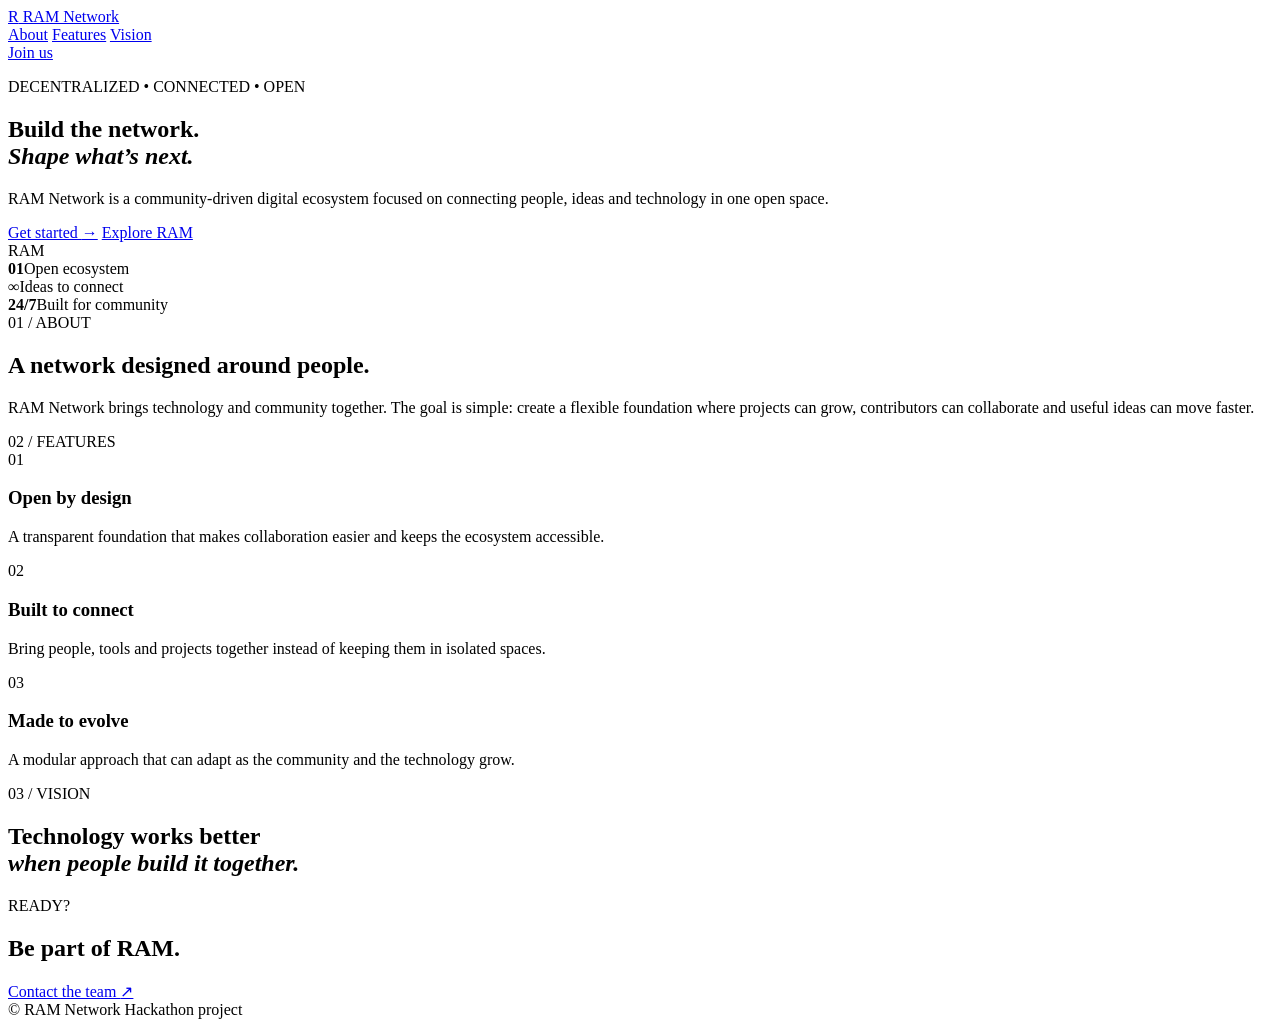
==== index.html @ 9f65623a "Add RAM Network landing page" ====
<!doctype html>
<html lang="en">
<head>
  <meta charset="UTF-8">
  <meta name="viewport" content="width=device-width, initial-scale=1.0">
  <meta name="description" content="RAM Network — a next-generation network built for people, projects and digital communities.">
  <title>RAM Network</title>
  <link rel="stylesheet" href="style.css">
</head>
<body>
  <header class="nav">
    <a class="brand" href="#top"><span>R</span> RAM Network</a>
    <nav>
      <a href="#about">About</a>
      <a href="#features">Features</a>
      <a href="#vision">Vision</a>
    </nav>
    <a class="nav-cta" href="#join">Join us</a>
  </header>

  <main id="top">
    <section class="hero">
      <div class="hero-glow"></div>
      <div class="hero-copy">
        <p class="eyebrow">DECENTRALIZED • CONNECTED • OPEN</p>
        <h1>Build the network.<br><em>Shape what’s next.</em></h1>
        <p class="lead">RAM Network is a community-driven digital ecosystem focused on connecting people, ideas and technology in one open space.</p>
        <div class="actions">
          <a class="button primary" href="#join">Get started <span>→</span></a>
          <a class="button secondary" href="#about">Explore RAM</a>
        </div>
      </div>
      <div class="orb" aria-hidden="true">
        <div class="orb-ring ring-1"></div>
        <div class="orb-ring ring-2"></div>
        <div class="orb-core">RAM</div>
      </div>
    </section>

    <section class="stats">
      <div><strong>01</strong><span>Open ecosystem</span></div>
      <div><strong>∞</strong><span>Ideas to connect</span></div>
      <div><strong>24/7</strong><span>Built for community</span></div>
    </section>

    <section class="section" id="about">
      <div class="section-label">01 / ABOUT</div>
      <div>
        <h2>A network designed around <span>people.</span></h2>
        <p class="section-text">RAM Network brings technology and community together. The goal is simple: create a flexible foundation where projects can grow, contributors can collaborate and useful ideas can move faster.</p>
      </div>
    </section>

    <section class="section features-section" id="features">
      <div class="section-label">02 / FEATURES</div>
      <div class="feature-grid">
        <article class="card"><span class="number">01</span><h3>Open by design</h3><p>A transparent foundation that makes collaboration easier and keeps the ecosystem accessible.</p></article>
        <article class="card"><span class="number">02</span><h3>Built to connect</h3><p>Bring people, tools and projects together instead of keeping them in isolated spaces.</p></article>
        <article class="card"><span class="number">03</span><h3>Made to evolve</h3><p>A modular approach that can adapt as the community and the technology grow.</p></article>
      </div>
    </section>

    <section class="vision" id="vision">
      <p class="eyebrow">03 / VISION</p>
      <h2>Technology works better<br><em>when people build it together.</em></h2>
    </section>

    <section class="join" id="join">
      <div>
        <p class="eyebrow">READY?</p>
        <h2>Be part of RAM.</h2>
      </div>
      <a class="button primary" href="mailto:hello@ram.network">Contact the team <span>↗</span></a>
    </section>
  </main>

  <footer>
    <span>© <span id="year"></span> RAM Network</span>
    <span>Hackathon project</span>
  </footer>
  <script src="script.js"></script>
</body>
</html>
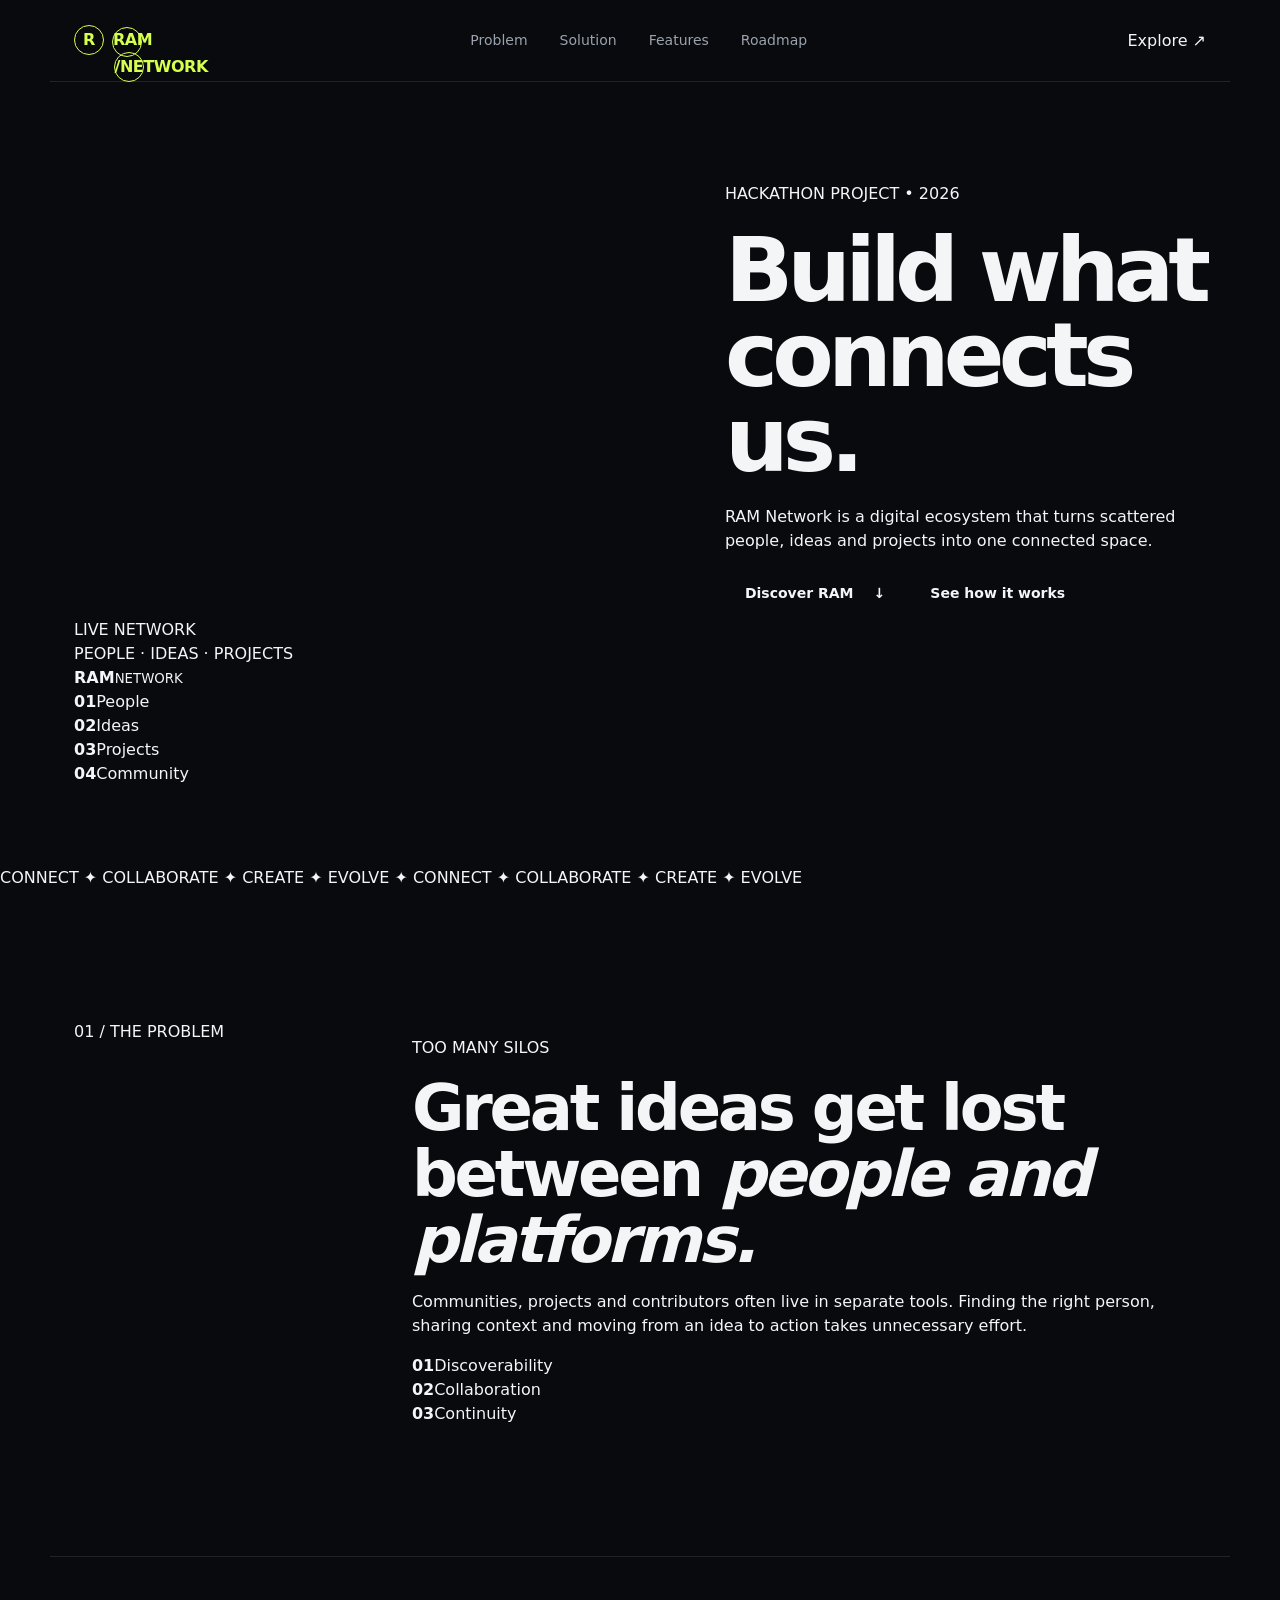
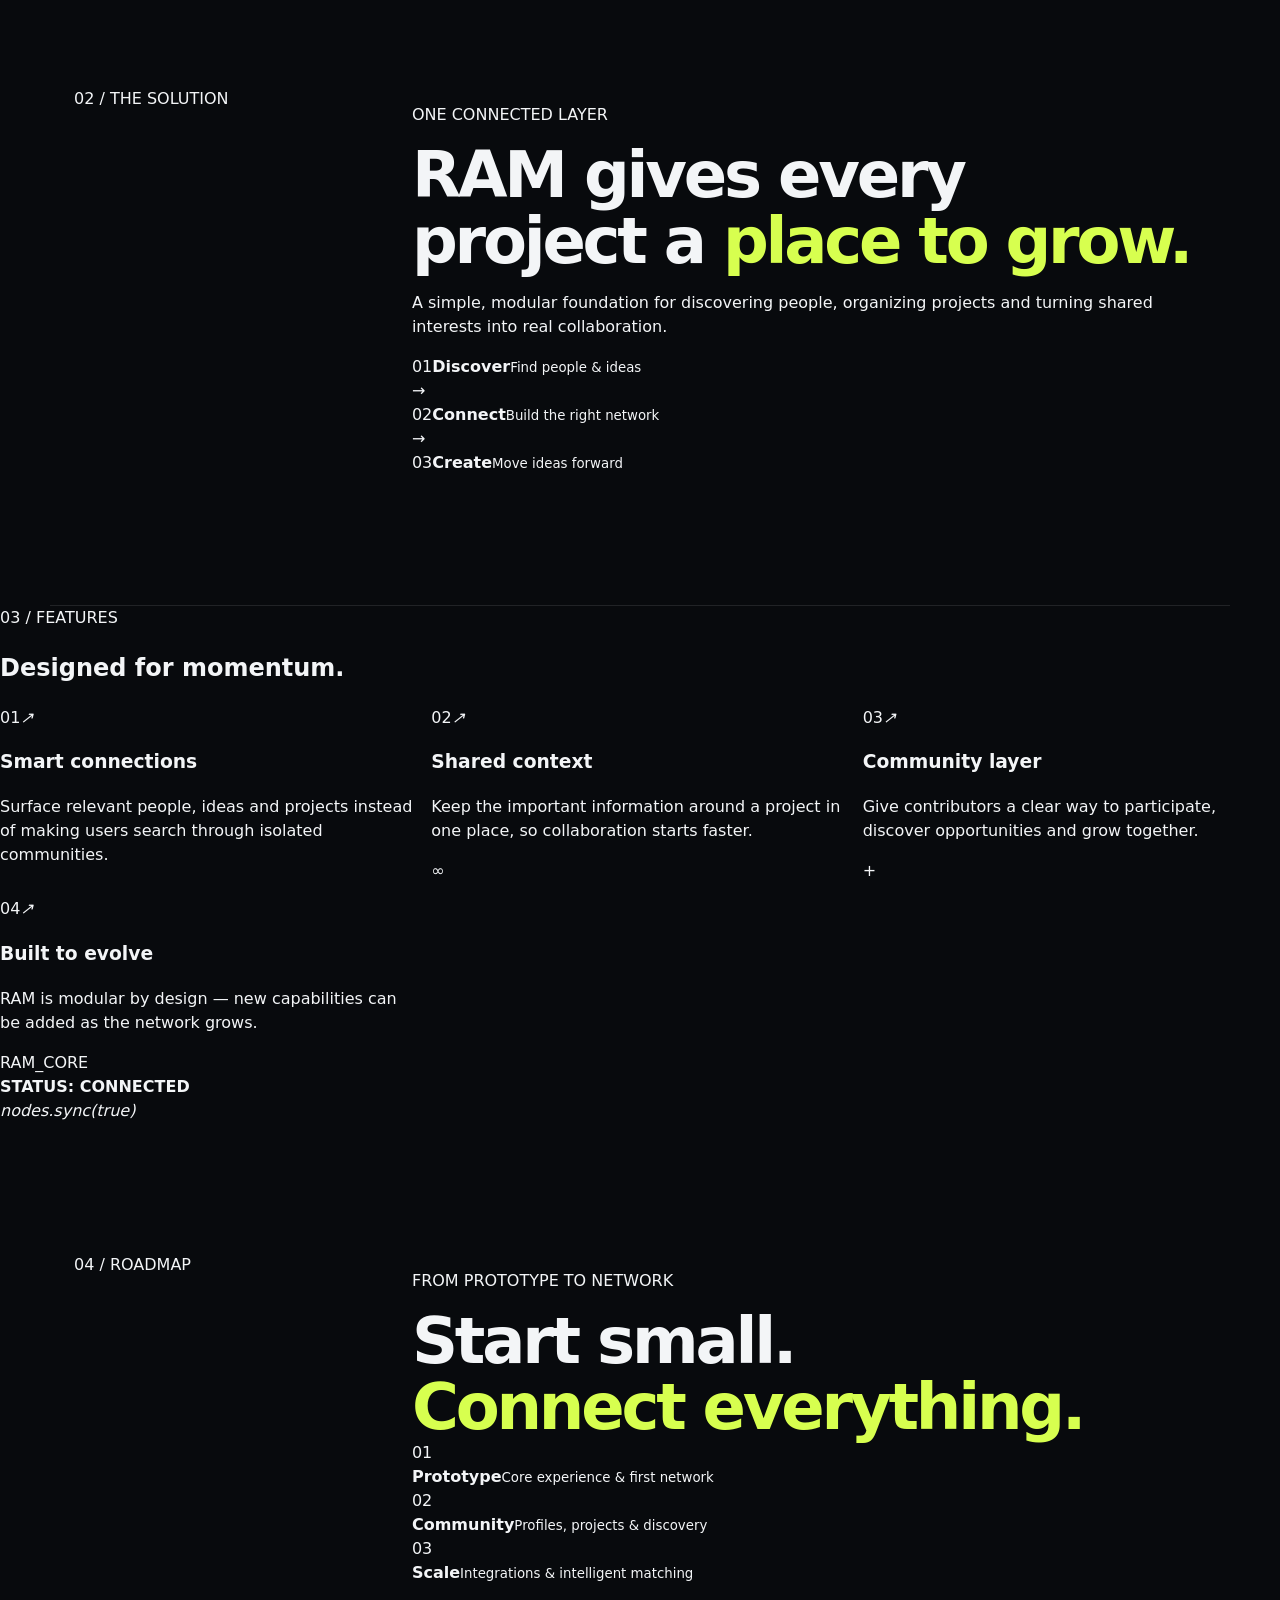
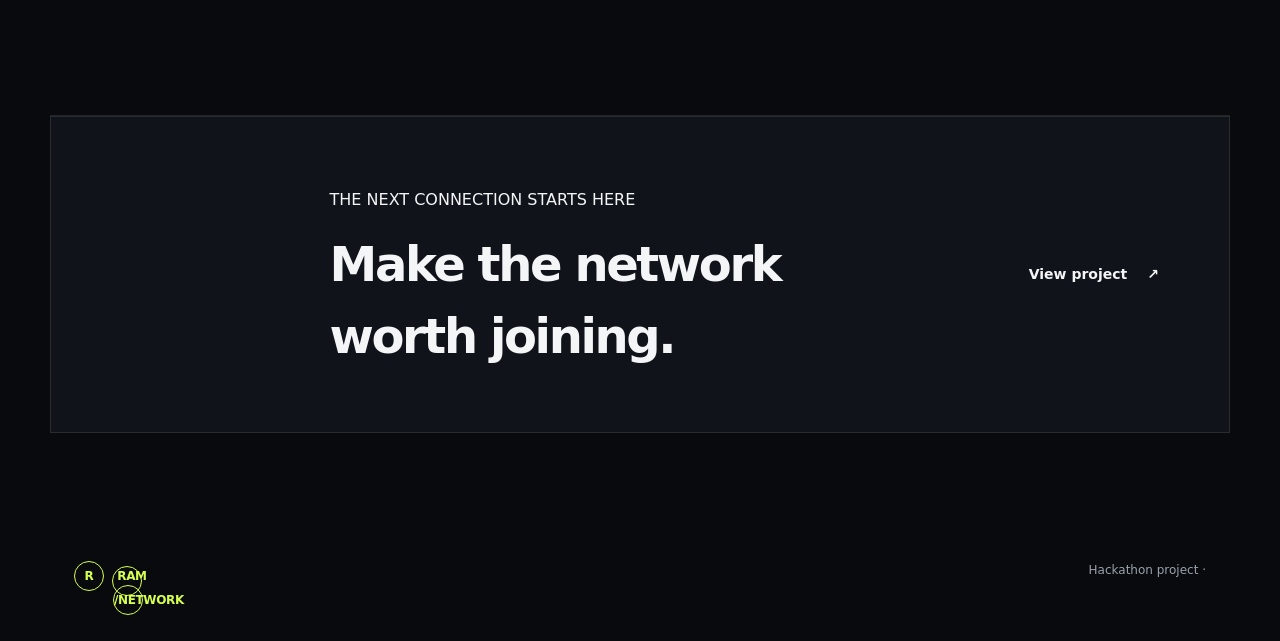
==== commit b0788f29: "Redesign hackathon landing page" ====
--- a/index.html
+++ b/index.html
@@ -3,80 +3,122 @@
 <head>
   <meta charset="UTF-8">
   <meta name="viewport" content="width=device-width, initial-scale=1.0">
-  <meta name="description" content="RAM Network — a next-generation network built for people, projects and digital communities.">
-  <title>RAM Network</title>
+  <meta name="description" content="RAM Network — a connected digital ecosystem for people, ideas and projects.">
+  <meta name="theme-color" content="#070909">
+  <title>RAM Network — Build what connects us</title>
   <link rel="stylesheet" href="style.css">
 </head>
 <body>
+  <div class="noise" aria-hidden="true"></div>
   <header class="nav">
-    <a class="brand" href="#top"><span>R</span> RAM Network</a>
+    <a class="brand" href="#top"><span class="brand-mark">R</span><span>RAM<span class="brand-dim">/NETWORK</span></span></a>
     <nav>
-      <a href="#about">About</a>
+      <a href="#problem">Problem</a>
+      <a href="#solution">Solution</a>
       <a href="#features">Features</a>
-      <a href="#vision">Vision</a>
+      <a href="#roadmap">Roadmap</a>
     </nav>
-    <a class="nav-cta" href="#join">Join us</a>
+    <a class="nav-button" href="#join">Explore <span>↗</span></a>
   </header>
 
   <main id="top">
     <section class="hero">
-      <div class="hero-glow"></div>
+      <div class="hero-grid"></div>
       <div class="hero-copy">
-        <p class="eyebrow">DECENTRALIZED • CONNECTED • OPEN</p>
-        <h1>Build the network.<br><em>Shape what’s next.</em></h1>
-        <p class="lead">RAM Network is a community-driven digital ecosystem focused on connecting people, ideas and technology in one open space.</p>
-        <div class="actions">
-          <a class="button primary" href="#join">Get started <span>→</span></a>
-          <a class="button secondary" href="#about">Explore RAM</a>
+        <div class="status"><i></i> HACKATHON PROJECT <span>•</span> 2026</div>
+        <h1>Build what<br><span>connects us.</span></h1>
+        <p class="hero-text">RAM Network is a digital ecosystem that turns scattered people, ideas and projects into one connected space.</p>
+        <div class="hero-actions">
+          <a class="button button-primary" href="#solution">Discover RAM <span>↓</span></a>
+          <a class="button button-ghost" href="#features">See how it works</a>
         </div>
       </div>
-      <div class="orb" aria-hidden="true">
-        <div class="orb-ring ring-1"></div>
-        <div class="orb-ring ring-2"></div>
-        <div class="orb-core">RAM</div>
+
+      <div class="network">
+        <div class="network-label label-top">LIVE NETWORK</div>
+        <div class="network-label label-bottom">PEOPLE · IDEAS · PROJECTS</div>
+        <div class="network-core"><strong>RAM</strong><small>NETWORK</small></div>
+        <div class="node node-a"><b>01</b><span>People</span></div>
+        <div class="node node-b"><b>02</b><span>Ideas</span></div>
+        <div class="node node-c"><b>03</b><span>Projects</span></div>
+        <div class="node node-d"><b>04</b><span>Community</span></div>
+        <span class="line line-a"></span><span class="line line-b"></span><span class="line line-c"></span><span class="line line-d"></span>
       </div>
     </section>
 
-    <section class="stats">
-      <div><strong>01</strong><span>Open ecosystem</span></div>
-      <div><strong>∞</strong><span>Ideas to connect</span></div>
-      <div><strong>24/7</strong><span>Built for community</span></div>
+    <section class="ticker" aria-label="RAM Network principles">
+      <div>CONNECT <span>✦</span> COLLABORATE <span>✦</span> CREATE <span>✦</span> EVOLVE <span>✦</span> CONNECT <span>✦</span> COLLABORATE <span>✦</span> CREATE <span>✦</span> EVOLVE</div>
     </section>
 
-    <section class="section" id="about">
-      <div class="section-label">01 / ABOUT</div>
-      <div>
-        <h2>A network designed around <span>people.</span></h2>
-        <p class="section-text">RAM Network brings technology and community together. The goal is simple: create a flexible foundation where projects can grow, contributors can collaborate and useful ideas can move faster.</p>
+    <section class="section split" id="problem">
+      <div class="section-tag">01 / THE PROBLEM</div>
+      <div class="section-content">
+        <p class="kicker">TOO MANY SILOS</p>
+        <h2>Great ideas get lost between <em>people and platforms.</em></h2>
+        <p class="muted">Communities, projects and contributors often live in separate tools. Finding the right person, sharing context and moving from an idea to action takes unnecessary effort.</p>
+        <div class="metric-row">
+          <div><strong>01</strong><span>Discoverability</span></div>
+          <div><strong>02</strong><span>Collaboration</span></div>
+          <div><strong>03</strong><span>Continuity</span></div>
+        </div>
       </div>
     </section>
 
-    <section class="section features-section" id="features">
-      <div class="section-label">02 / FEATURES</div>
-      <div class="feature-grid">
-        <article class="card"><span class="number">01</span><h3>Open by design</h3><p>A transparent foundation that makes collaboration easier and keeps the ecosystem accessible.</p></article>
-        <article class="card"><span class="number">02</span><h3>Built to connect</h3><p>Bring people, tools and projects together instead of keeping them in isolated spaces.</p></article>
-        <article class="card"><span class="number">03</span><h3>Made to evolve</h3><p>A modular approach that can adapt as the community and the technology grow.</p></article>
+    <section class="section solution" id="solution">
+      <div class="section-tag">02 / THE SOLUTION</div>
+      <div class="section-content">
+        <p class="kicker">ONE CONNECTED LAYER</p>
+        <h2>RAM gives every project a <span>place to grow.</span></h2>
+        <p class="muted">A simple, modular foundation for discovering people, organizing projects and turning shared interests into real collaboration.</p>
+        <div class="flow">
+          <div><span>01</span><b>Discover</b><small>Find people & ideas</small></div>
+          <div class="flow-arrow">→</div>
+          <div><span>02</span><b>Connect</b><small>Build the right network</small></div>
+          <div class="flow-arrow">→</div>
+          <div><span>03</span><b>Create</b><small>Move ideas forward</small></div>
+        </div>
       </div>
     </section>
 
-    <section class="vision" id="vision">
-      <p class="eyebrow">03 / VISION</p>
-      <h2>Technology works better<br><em>when people build it together.</em></h2>
+    <section class="features" id="features">
+      <div class="section-head">
+        <div class="section-tag">03 / FEATURES</div>
+        <h2>Designed for <span>momentum.</span></h2>
+      </div>
+      <div class="feature-grid">
+        <article class="feature feature-large"><div class="feature-top"><span>01</span><i>↗</i></div><h3>Smart connections</h3><p>Surface relevant people, ideas and projects instead of making users search through isolated communities.</p><div class="mini-network"><b></b><b></b><b></b><b></b><b></b></div></article>
+        <article class="feature"><div class="feature-top"><span>02</span><i>↗</i></div><h3>Shared context</h3><p>Keep the important information around a project in one place, so collaboration starts faster.</p><div class="feature-number">∞</div></article>
+        <article class="feature"><div class="feature-top"><span>03</span><i>↗</i></div><h3>Community layer</h3><p>Give contributors a clear way to participate, discover opportunities and grow together.</p><div class="feature-number">+</div></article>
+        <article class="feature feature-wide"><div><div class="feature-top"><span>04</span><i>↗</i></div><h3>Built to evolve</h3><p>RAM is modular by design — new capabilities can be added as the network grows.</p></div><div class="terminal"><span>RAM_CORE</span><br><b>STATUS: CONNECTED</b><br><em>nodes.sync(true)</em></div></article>
+      </div>
+    </section>
+
+    <section class="roadmap section" id="roadmap">
+      <div class="section-tag">04 / ROADMAP</div>
+      <div class="section-content">
+        <p class="kicker">FROM PROTOTYPE TO NETWORK</p>
+        <h2>Start small.<br><span>Connect everything.</span></h2>
+        <div class="timeline">
+          <div class="active"><span>01</span><div><b>Prototype</b><small>Core experience & first network</small></div></div>
+          <div><span>02</span><div><b>Community</b><small>Profiles, projects & discovery</small></div></div>
+          <div><span>03</span><div><b>Scale</b><small>Integrations & intelligent matching</small></div></div>
+        </div>
+      </div>
     </section>
 
     <section class="join" id="join">
+      <div class="join-glow"></div>
       <div>
-        <p class="eyebrow">READY?</p>
-        <h2>Be part of RAM.</h2>
+        <p class="kicker">THE NEXT CONNECTION STARTS HERE</p>
+        <h2>Make the network<br><span>worth joining.</span></h2>
       </div>
-      <a class="button primary" href="mailto:hello@ram.network">Contact the team <span>↗</span></a>
+      <a class="button button-primary" href="https://github.com/BAITC-Hacks/hack-6cfe7a0f-ram-network" target="_blank" rel="noopener">View project <span>↗</span></a>
     </section>
   </main>
 
   <footer>
-    <span>© <span id="year"></span> RAM Network</span>
-    <span>Hackathon project</span>
+    <div class="brand"><span class="brand-mark">R</span><span>RAM<span class="brand-dim">/NETWORK</span></span></div>
+    <span>Hackathon project · <span id="year"></span></span>
   </footer>
   <script src="script.js"></script>
 </body>
--- a/style.css
+++ b/style.css
@@ -0,0 +1,21 @@
+:root {
+  --bg:#080a0d; --surface:#101319; --text:#f3f5f7; --muted:#9aa2ad;
+  --line:rgba(255,255,255,.1); --accent:#d7ff4f; --max:1180px;
+}
+*{box-sizing:border-box} html{scroll-behavior:smooth}
+body{margin:0;background:var(--bg);color:var(--text);font-family:Inter,ui-sans-serif,system-ui,-apple-system,BlinkMacSystemFont,"Segoe UI",sans-serif;line-height:1.5}
+a{color:inherit;text-decoration:none}.nav{height:82px;max-width:var(--max);margin:auto;display:flex;align-items:center;justify-content:space-between;padding:0 24px;border-bottom:1px solid var(--line)}
+.brand{font-weight:750;letter-spacing:-.03em}.brand span{display:inline-grid;place-items:center;width:30px;height:30px;margin-right:8px;border:1px solid var(--accent);color:var(--accent);border-radius:50%}
+nav{display:flex;gap:32px;color:var(--muted);font-size:14px}nav a:hover{color:var(--text)}.nav-cta{border:1px solid var(--line);padding:9px 16px;border-radius:999px;font-size:13px}
+.hero{max-width:var(--max);min-height:690px;margin:auto;padding:100px 24px 80px;display:grid;grid-template-columns:1.15fr .85fr;align-items:center;position:relative;overflow:hidden}
+.eyebrow{color:var(--accent);font-size:11px;font-weight:800;letter-spacing:.18em}.hero h1{font-size:clamp(52px,7vw,94px);line-height:.95;letter-spacing:-.065em;margin:22px 0}.hero h1 em,.vision h2 em{color:var(--muted);font-style:normal}.lead{max-width:600px;color:var(--muted);font-size:18px}
+.actions{display:flex;gap:12px;margin-top:34px}.button{display:inline-flex;align-items:center;gap:20px;padding:14px 20px;border-radius:999px;font-weight:700;font-size:14px}.primary{background:var(--accent);color:#0b0e08}.secondary{border:1px solid var(--line)}
+.orb{width:min(390px,70vw);height:min(390px,70vw);margin:auto;position:relative;display:grid;place-items:center}.orb-ring{position:absolute;inset:8%;border:1px solid rgba(215,255,79,.2);border-radius:50%;animation:spin 18s linear infinite}.ring-2{inset:18%;border-color:rgba(255,255,255,.12);animation-direction:reverse;animation-duration:12s}.orb-core{width:145px;height:145px;border-radius:50%;display:grid;place-items:center;background:radial-gradient(circle at 35% 30%,#f5ffbd,#b3db2c 48%,#26340b);color:#111;font-size:30px;font-weight:900;box-shadow:0 0 90px rgba(215,255,79,.18)}
+.hero-glow{position:absolute;width:450px;height:450px;background:var(--accent);filter:blur(180px);opacity:.08;right:0}
+@keyframes spin{to{transform:rotate(360deg)}}.stats{border-top:1px solid var(--line);border-bottom:1px solid var(--line);max-width:var(--max);margin:auto;display:grid;grid-template-columns:repeat(3,1fr)}.stats div{padding:26px 24px;border-right:1px solid var(--line)}.stats div:last-child{border:0}.stats strong{display:block;font-size:25px}.stats span{color:var(--muted);font-size:12px}
+.section{max-width:var(--max);margin:auto;padding:130px 24px;display:grid;grid-template-columns:.35fr 1fr;gap:60px;border-bottom:1px solid var(--line)}.section-label{color:var(--muted);font-size:11px;letter-spacing:.15em}.section h2{font-size:clamp(38px,5vw,64px);line-height:1.03;letter-spacing:-.05em;margin:0}.section h2 span{color:var(--accent)}.section-text{max-width:700px;color:var(--muted);font-size:18px;margin-top:28px}
+.feature-grid{display:grid;grid-template-columns:repeat(3,1fr);gap:14px}.card{background:var(--surface);border:1px solid var(--line);padding:30px;min-height:260px;border-radius:3px}.card .number{color:var(--accent);font-size:12px}.card h3{font-size:23px;margin:70px 0 10px}.card p{color:var(--muted);font-size:14px}
+.vision{max-width:var(--max);margin:auto;padding:150px 24px;text-align:center}.vision h2{font-size:clamp(42px,6vw,76px);line-height:1;letter-spacing:-.055em;margin:25px 0}
+.join{max-width:var(--max);margin:0 auto 100px;padding:55px 50px;background:var(--surface);border:1px solid var(--line);display:flex;justify-content:space-between;align-items:center}.join h2{font-size:48px;letter-spacing:-.05em;margin:5px 0}
+footer{max-width:var(--max);margin:auto;padding:28px 24px 45px;display:flex;justify-content:space-between;color:var(--muted);font-size:12px}
+@media(max-width:800px){nav{display:none}.hero{grid-template-columns:1fr;padding-top:70px}.orb{margin-top:65px}.section{grid-template-columns:1fr;gap:25px;padding:90px 24px}.feature-grid{grid-template-columns:1fr}.stats{grid-template-columns:1fr}.stats div{border-right:0;border-bottom:1px solid var(--line)}.join{margin:0 20px 70px;padding:35px 25px;display:block}.join .button{margin-top:25px}.join h2{font-size:40px}}
